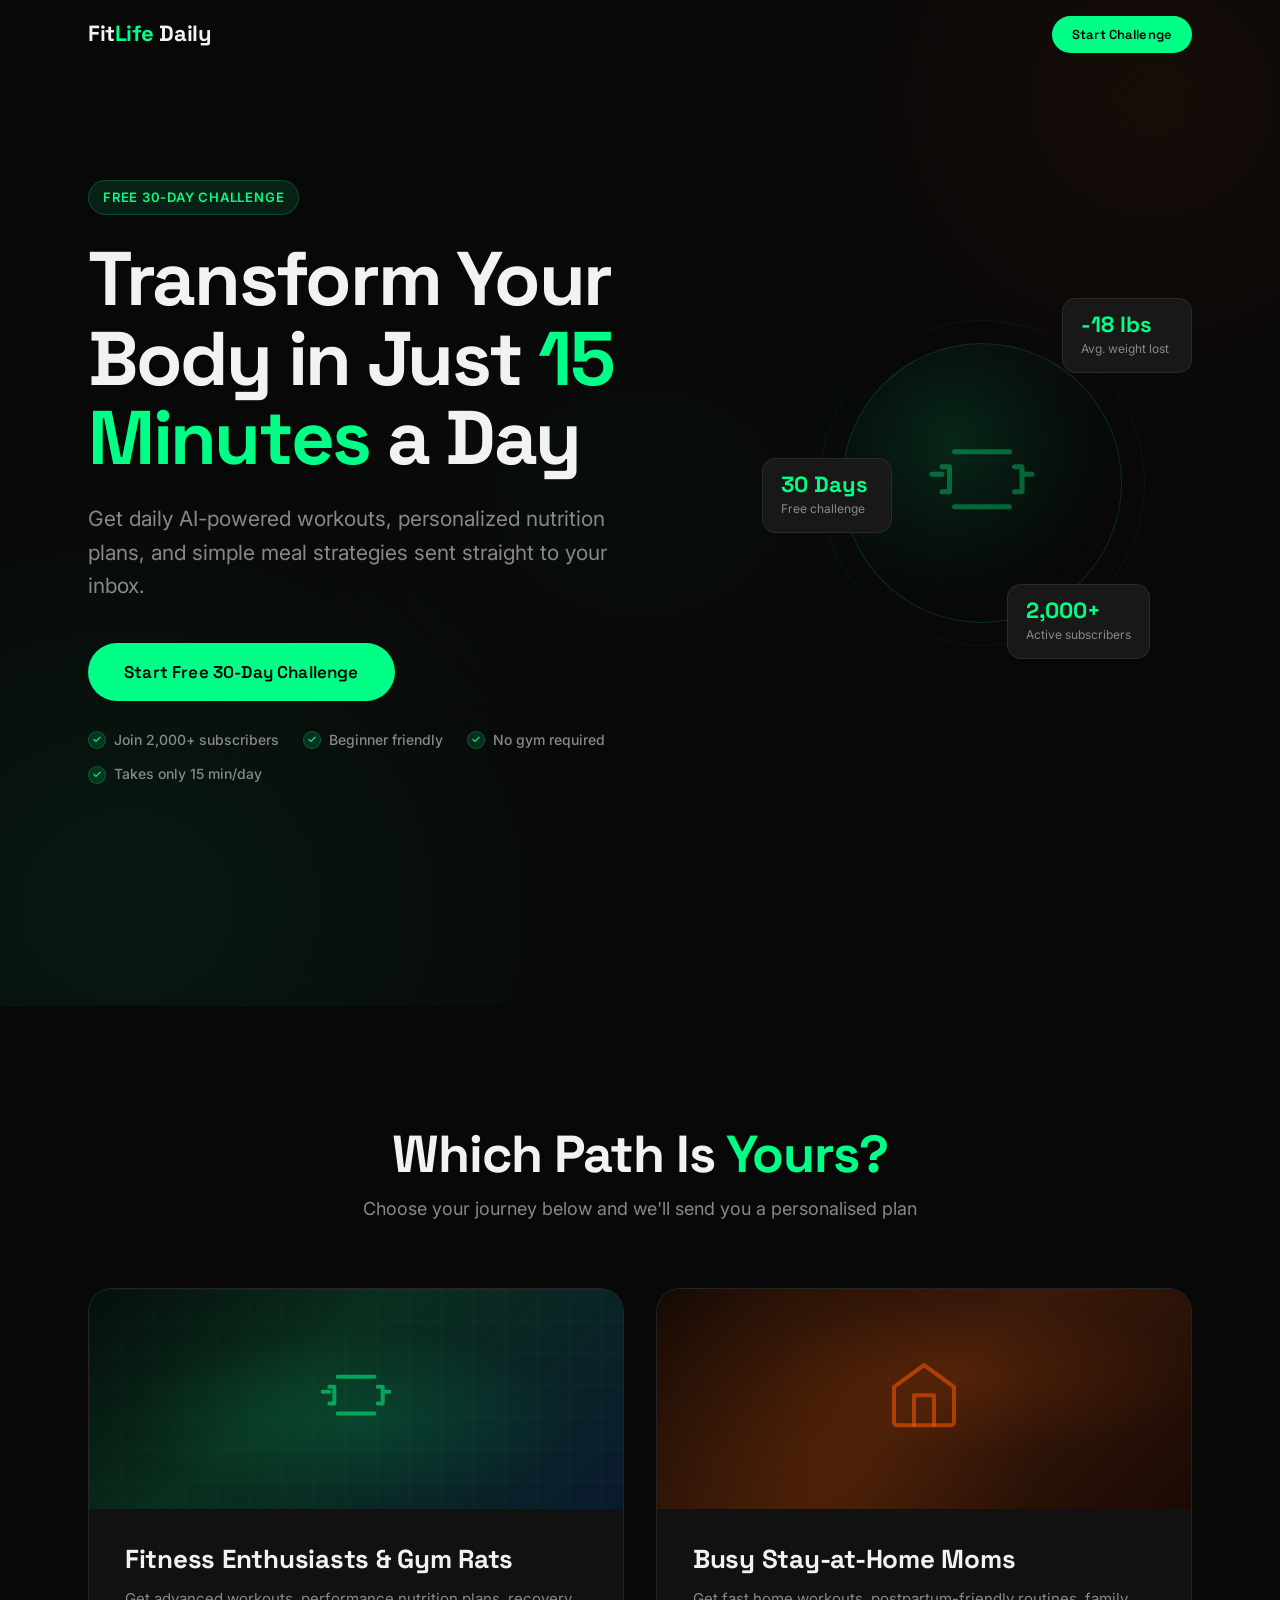
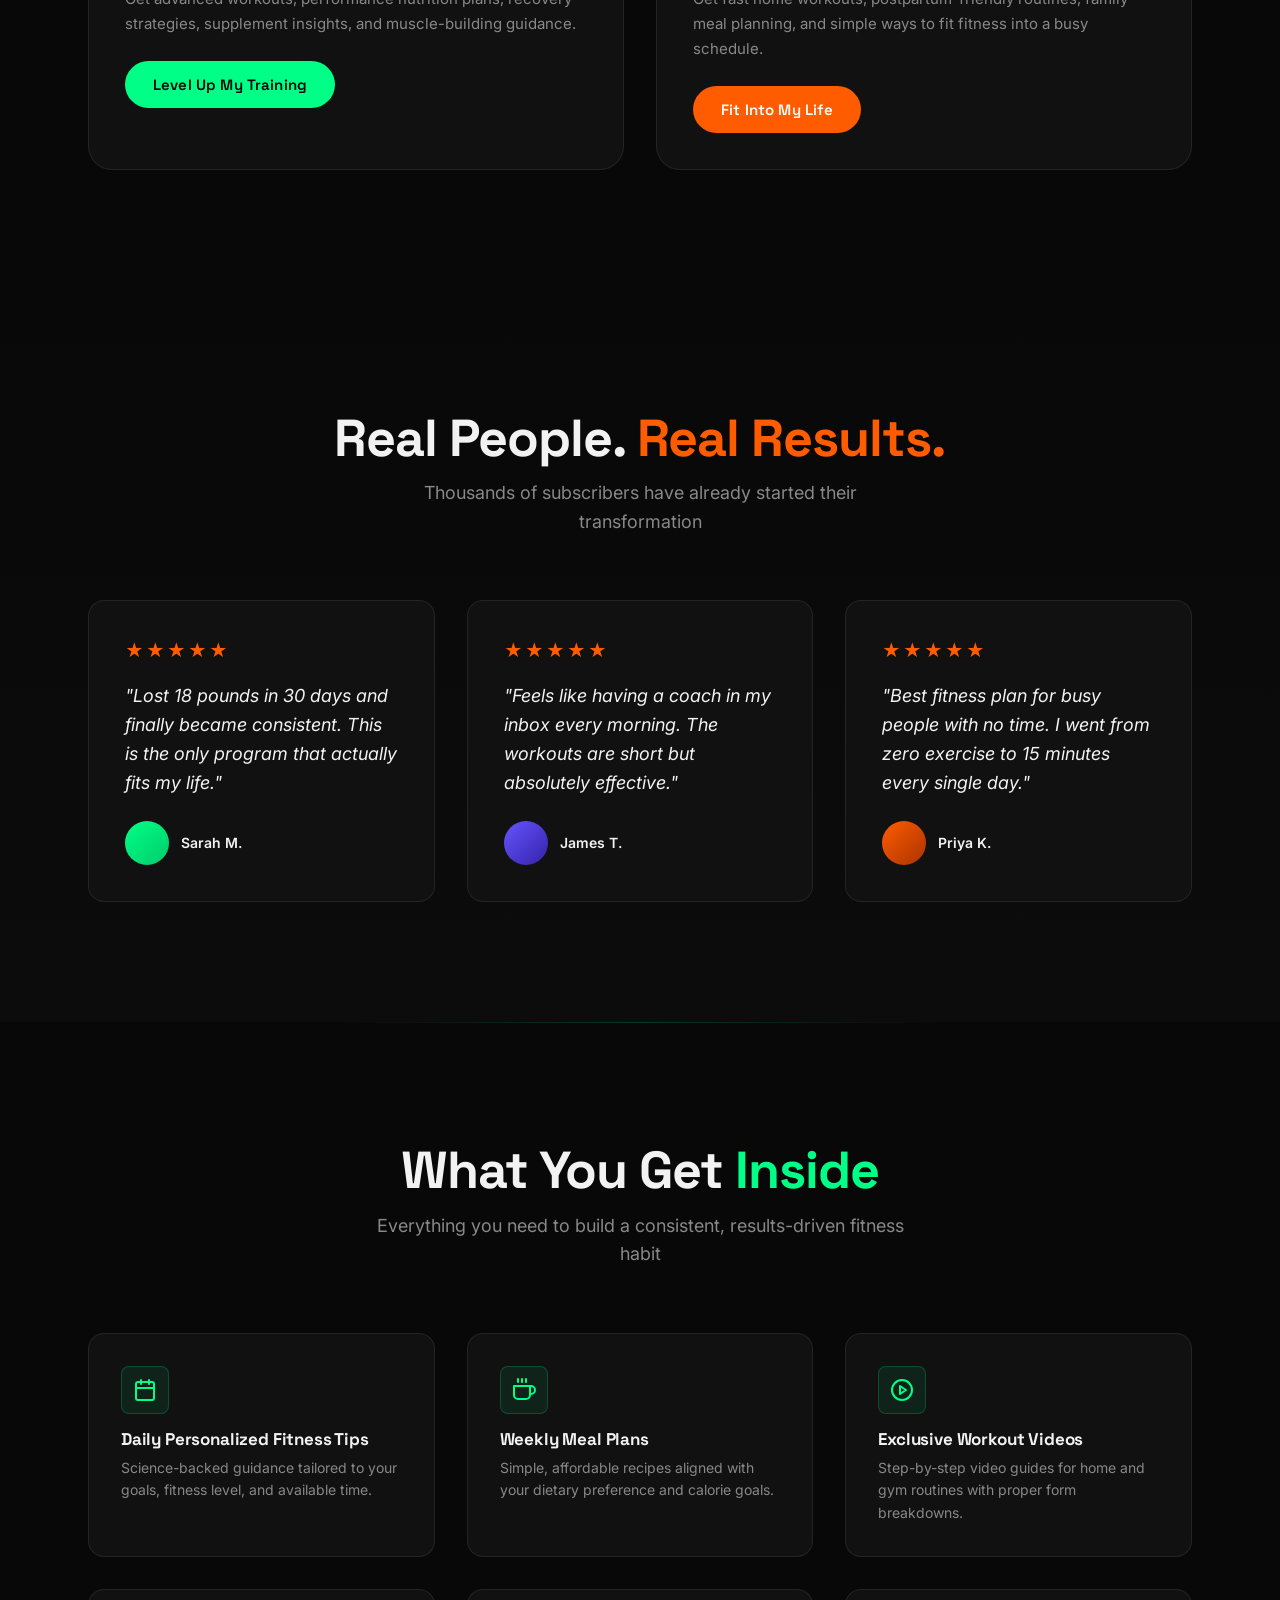
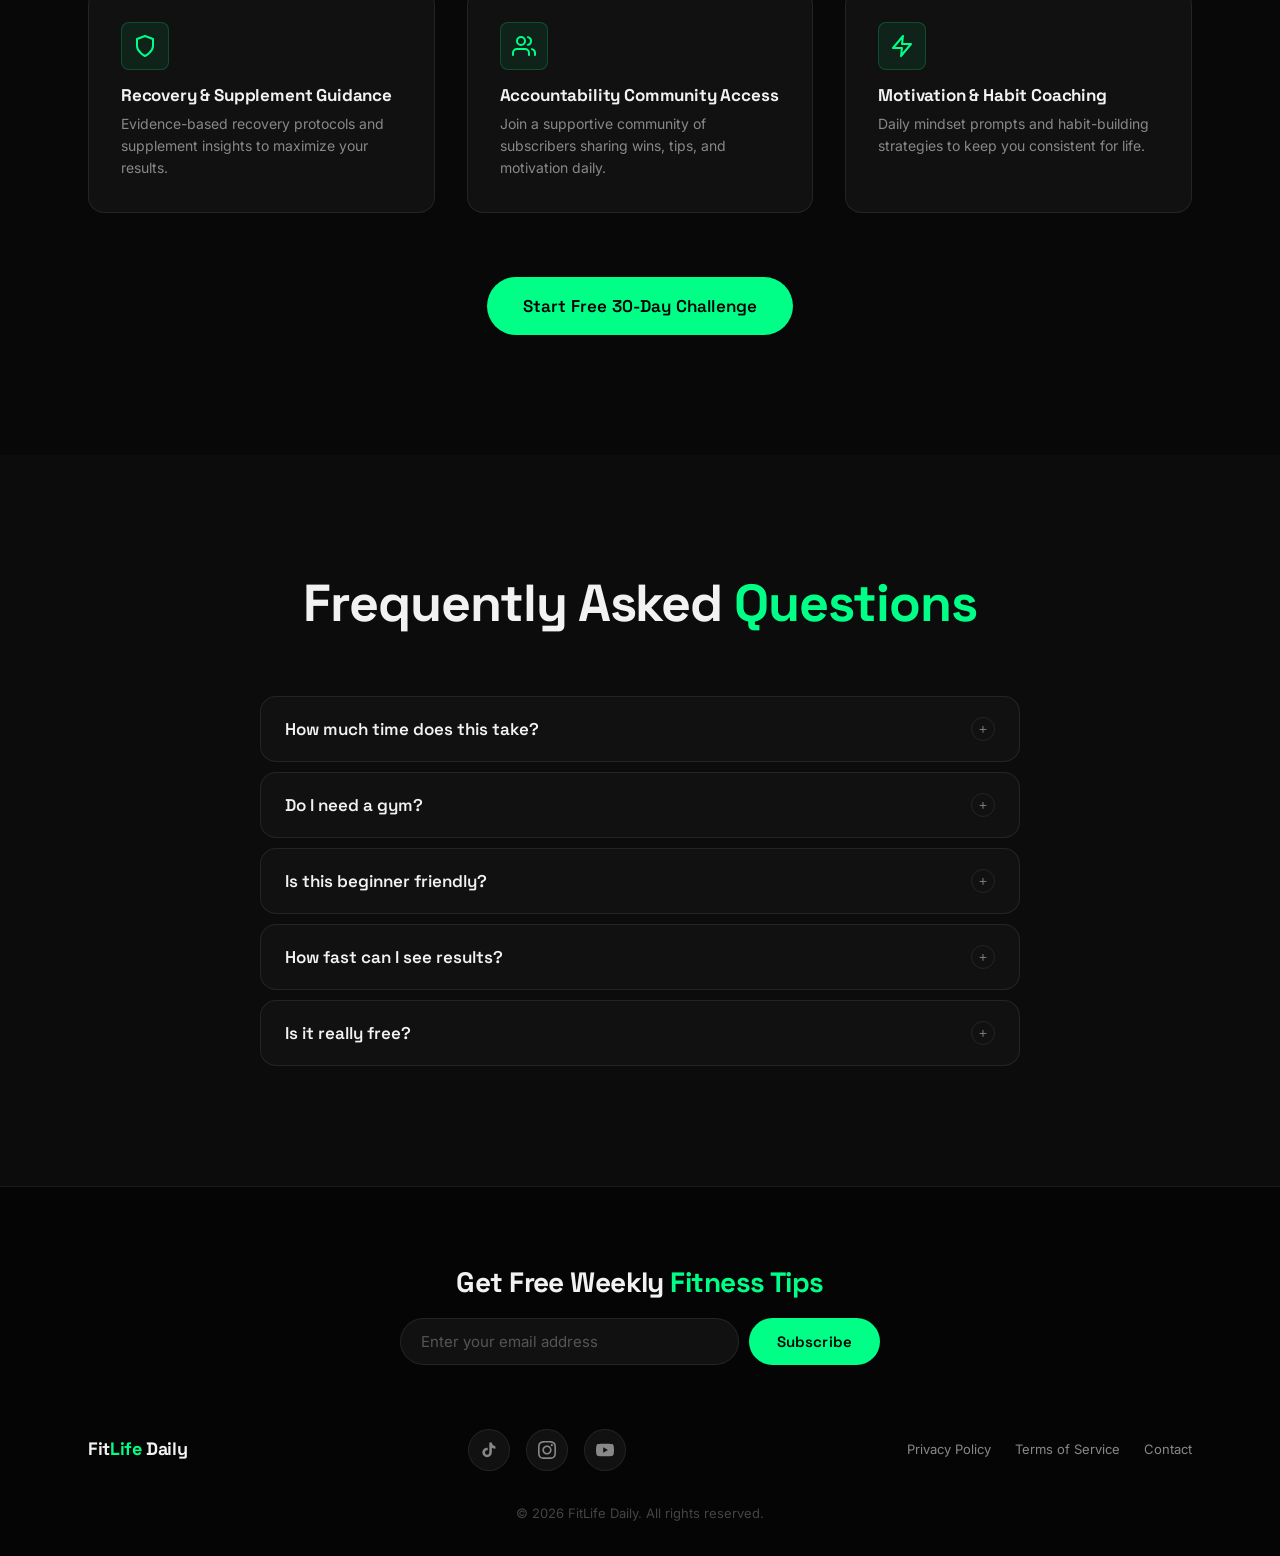
==== work/fitlife/index.html @ 8088c26c "Northlight Studio pitch site — portfolio, brand-file samples, pricing" ====
<!DOCTYPE html>
<html lang="en">
<head>
  <meta charset="UTF-8">
  <meta name="viewport" content="width=device-width, initial-scale=1.0">
  <meta name="description" content="Transform your body in just 15 minutes a day. Join 2,000+ subscribers getting daily AI-powered workouts and personalized nutrition plans. Start your free 30-day challenge today.">
  <meta property="og:title" content="FitLife Daily | Free 30-Day Transformation Challenge">
  <meta property="og:description" content="Daily AI-powered workouts and nutrition plans. Beginner friendly. No gym required. Only 15 minutes a day.">
  <meta property="og:type" content="website">
  <title>FitLife Daily | Transform Your Body in 15 Minutes a Day</title>

  <link rel="preconnect" href="https://fonts.googleapis.com">
  <link rel="preconnect" href="https://fonts.gstatic.com" crossorigin>
  <link href="https://fonts.googleapis.com/css2?family=Space+Grotesk:wght@400;500;600;700;800&family=Inter:wght@400;500;600&display=swap" rel="stylesheet">
  <link rel="stylesheet" href="style.css">
</head>
<body>

  <!-- ============================================================
       NAVBAR
       ============================================================ -->
  <nav id="navbar">
    <div class="nav-inner">
      <div class="nav-logo">Fit<span>Life</span> Daily</div>
      <button class="btn btn-green btn-sm" data-modal-trigger>Start Challenge</button>
    </div>
  </nav>

  <main>

    <!-- ============================================================
         HERO
         ============================================================ -->
    <section id="hero">
      <div class="container">
        <div class="hero-grid">

          <!-- Left: Content -->
          <div class="hero-content" data-animate>
            <div class="hero-badge">Free 30-Day Challenge</div>
            <h1 class="hero-heading">
              Transform Your Body in Just
              <span class="text-green">15 Minutes</span> a Day
            </h1>
            <p class="hero-sub">
              Get daily AI-powered workouts, personalized nutrition plans, and
              simple meal strategies sent straight to your inbox.
            </p>
            <button class="btn btn-green btn-lg pulse" data-modal-trigger>
              Start Free 30-Day Challenge
            </button>
            <div class="trust-signals">
              <div class="trust-item">
                <span class="check">&#10003;</span>
                Join 2,000+ subscribers
              </div>
              <div class="trust-item">
                <span class="check">&#10003;</span>
                Beginner friendly
              </div>
              <div class="trust-item">
                <span class="check">&#10003;</span>
                No gym required
              </div>
              <div class="trust-item">
                <span class="check">&#10003;</span>
                Takes only 15 min/day
              </div>
            </div>
          </div>

          <!-- Right: Visual -->
          <div class="hero-visual" aria-hidden="true">
            <div class="hero-orb"></div>

            <!-- Gym icon in the orb -->
            <div style="position:absolute;top:50%;left:50%;transform:translate(-50%,-50%);z-index:1;opacity:0.35">
              <svg width="120" height="120" viewBox="0 0 24 24" fill="none" stroke="#00FF87" stroke-width="1" stroke-linecap="round" stroke-linejoin="round">
                <path d="M6.5 6.5h11M6.5 17.5h11M4 9.5h1.5v5H4M18.5 9.5H20v5h-1.5M2 11h2M20 11h2"/>
              </svg>
            </div>

            <div class="stat-card stat-card--1">
              <span class="stat-number">-18 lbs</span>
              <span class="stat-label">Avg. weight lost</span>
            </div>
            <div class="stat-card stat-card--2">
              <span class="stat-number">30 Days</span>
              <span class="stat-label">Free challenge</span>
            </div>
            <div class="stat-card stat-card--3">
              <span class="stat-number">2,000+</span>
              <span class="stat-label">Active subscribers</span>
            </div>
          </div>

        </div>
      </div>
    </section>

    <!-- ============================================================
         SEGMENTATION — WHICH PATH IS YOURS?
         ============================================================ -->
    <section id="paths">
      <div class="container">
        <div class="section-header" data-animate>
          <h2 class="section-title">Which Path Is <span class="text-green">Yours?</span></h2>
          <p class="section-subtitle">Choose your journey below and we'll send you a personalised plan</p>
        </div>

        <div class="segment-grid">

          <!-- Card 1: Fitness Enthusiasts -->
          <div class="segment-card segment-card--green" data-segment="fitness-enthusiast" data-animate data-delay="100" role="button" tabindex="0" aria-label="Choose: Fitness Enthusiasts and Gym Rats">
            <div class="segment-card__visual segment-card__visual--gym">
              <div class="segment-icon">
                <svg width="80" height="80" viewBox="0 0 24 24" fill="none" stroke="rgba(0,255,135,0.6)" stroke-width="1.2" stroke-linecap="round" stroke-linejoin="round">
                  <path d="M6.5 6.5h11M6.5 17.5h11M4 9.5h1.5v5H4M18.5 9.5H20v5h-1.5M2 11h2M20 11h2"/>
                </svg>
              </div>
            </div>
            <div class="segment-card__content">
              <h3>Fitness Enthusiasts &amp; Gym Rats</h3>
              <p>
                Get advanced workouts, performance nutrition plans, recovery strategies,
                supplement insights, and muscle-building guidance.
              </p>
              <button class="btn btn-green" tabindex="-1">Level Up My Training</button>
            </div>
          </div>

          <!-- Card 2: Stay-at-Home Moms -->
          <div class="segment-card segment-card--orange" data-segment="stay-at-home-mom" data-animate data-delay="200" role="button" tabindex="0" aria-label="Choose: Busy Stay-at-Home Moms">
            <div class="segment-card__visual segment-card__visual--home">
              <div class="segment-icon">
                <svg width="80" height="80" viewBox="0 0 24 24" fill="none" stroke="rgba(255,92,0,0.6)" stroke-width="1.2" stroke-linecap="round" stroke-linejoin="round">
                  <path d="M3 9.5L12 3l9 6.5V20a1 1 0 01-1 1H4a1 1 0 01-1-1V9.5z"/>
                  <path d="M9 21V12h6v9"/>
                </svg>
              </div>
            </div>
            <div class="segment-card__content">
              <h3>Busy Stay-at-Home Moms</h3>
              <p>
                Get fast home workouts, postpartum-friendly routines, family meal
                planning, and simple ways to fit fitness into a busy schedule.
              </p>
              <button class="btn btn-orange" tabindex="-1">Fit Into My Life</button>
            </div>
          </div>

        </div>
      </div>
    </section>

    <!-- ============================================================
         SOCIAL PROOF — TESTIMONIALS
         ============================================================ -->
    <section id="testimonials">
      <div class="container">
        <div class="section-header" data-animate>
          <h2 class="section-title">Real People. <span class="text-orange">Real Results.</span></h2>
          <p class="section-subtitle">Thousands of subscribers have already started their transformation</p>
        </div>

        <div class="testimonials-grid">

          <div class="testimonial-card" data-animate data-delay="100">
            <div class="stars">&#9733;&#9733;&#9733;&#9733;&#9733;</div>
            <p>Lost 18 pounds in 30 days and finally became consistent. This is the only program that actually fits my life.</p>
            <div class="testimonial-author">
              <div class="avatar avatar--1"></div>
              <span>Sarah M.</span>
            </div>
          </div>

          <div class="testimonial-card" data-animate data-delay="200">
            <div class="stars">&#9733;&#9733;&#9733;&#9733;&#9733;</div>
            <p>Feels like having a coach in my inbox every morning. The workouts are short but absolutely effective.</p>
            <div class="testimonial-author">
              <div class="avatar avatar--2"></div>
              <span>James T.</span>
            </div>
          </div>

          <div class="testimonial-card" data-animate data-delay="300">
            <div class="stars">&#9733;&#9733;&#9733;&#9733;&#9733;</div>
            <p>Best fitness plan for busy people with no time. I went from zero exercise to 15 minutes every single day.</p>
            <div class="testimonial-author">
              <div class="avatar avatar--3"></div>
              <span>Priya K.</span>
            </div>
          </div>

        </div>
      </div>
    </section>

    <!-- ============================================================
         WHAT YOU GET
         ============================================================ -->
    <section id="benefits">
      <div class="container">
        <div class="section-header" data-animate>
          <h2 class="section-title">What You Get <span class="text-green">Inside</span></h2>
          <p class="section-subtitle">Everything you need to build a consistent, results-driven fitness habit</p>
        </div>

        <div class="benefits-grid">

          <div class="benefit-item" data-animate data-delay="0">
            <div class="benefit-icon">
              <svg width="24" height="24" viewBox="0 0 24 24" fill="none" stroke="currentColor" stroke-width="2" stroke-linecap="round" stroke-linejoin="round">
                <rect x="3" y="4" width="18" height="18" rx="2"/><line x1="16" y1="2" x2="16" y2="6"/><line x1="8" y1="2" x2="8" y2="6"/><line x1="3" y1="10" x2="21" y2="10"/>
              </svg>
            </div>
            <h3>Daily Personalized Fitness Tips</h3>
            <p>Science-backed guidance tailored to your goals, fitness level, and available time.</p>
          </div>

          <div class="benefit-item" data-animate data-delay="80">
            <div class="benefit-icon">
              <svg width="24" height="24" viewBox="0 0 24 24" fill="none" stroke="currentColor" stroke-width="2" stroke-linecap="round" stroke-linejoin="round">
                <path d="M18 8h1a4 4 0 010 8h-1"/><path d="M2 8h16v9a4 4 0 01-4 4H6a4 4 0 01-4-4V8z"/><line x1="6" y1="1" x2="6" y2="4"/><line x1="10" y1="1" x2="10" y2="4"/><line x1="14" y1="1" x2="14" y2="4"/>
              </svg>
            </div>
            <h3>Weekly Meal Plans</h3>
            <p>Simple, affordable recipes aligned with your dietary preference and calorie goals.</p>
          </div>

          <div class="benefit-item" data-animate data-delay="160">
            <div class="benefit-icon">
              <svg width="24" height="24" viewBox="0 0 24 24" fill="none" stroke="currentColor" stroke-width="2" stroke-linecap="round" stroke-linejoin="round">
                <circle cx="12" cy="12" r="10"/><polygon points="10 8 16 12 10 16 10 8"/>
              </svg>
            </div>
            <h3>Exclusive Workout Videos</h3>
            <p>Step-by-step video guides for home and gym routines with proper form breakdowns.</p>
          </div>

          <div class="benefit-item" data-animate data-delay="240">
            <div class="benefit-icon">
              <svg width="24" height="24" viewBox="0 0 24 24" fill="none" stroke="currentColor" stroke-width="2" stroke-linecap="round" stroke-linejoin="round">
                <path d="M12 22s8-4 8-10V5l-8-3-8 3v7c0 6 8 10 8 10z"/>
              </svg>
            </div>
            <h3>Recovery &amp; Supplement Guidance</h3>
            <p>Evidence-based recovery protocols and supplement insights to maximize your results.</p>
          </div>

          <div class="benefit-item" data-animate data-delay="320">
            <div class="benefit-icon">
              <svg width="24" height="24" viewBox="0 0 24 24" fill="none" stroke="currentColor" stroke-width="2" stroke-linecap="round" stroke-linejoin="round">
                <path d="M17 21v-2a4 4 0 00-4-4H5a4 4 0 00-4 4v2"/><circle cx="9" cy="7" r="4"/><path d="M23 21v-2a4 4 0 00-3-3.87"/><path d="M16 3.13a4 4 0 010 7.75"/>
              </svg>
            </div>
            <h3>Accountability Community Access</h3>
            <p>Join a supportive community of subscribers sharing wins, tips, and motivation daily.</p>
          </div>

          <div class="benefit-item" data-animate data-delay="400">
            <div class="benefit-icon">
              <svg width="24" height="24" viewBox="0 0 24 24" fill="none" stroke="currentColor" stroke-width="2" stroke-linecap="round" stroke-linejoin="round">
                <polygon points="13 2 3 14 12 14 11 22 21 10 12 10 13 2"/>
              </svg>
            </div>
            <h3>Motivation &amp; Habit Coaching</h3>
            <p>Daily mindset prompts and habit-building strategies to keep you consistent for life.</p>
          </div>

        </div>

        <div class="text-center" data-animate>
          <button class="btn btn-green btn-lg pulse" data-modal-trigger>Start Free 30-Day Challenge</button>
        </div>

      </div>
    </section>

    <!-- ============================================================
         FAQ
         ============================================================ -->
    <section id="faq">
      <div class="container">
        <div class="section-header" data-animate>
          <h2 class="section-title">Frequently Asked <span class="text-green">Questions</span></h2>
        </div>

        <div class="faq-list" data-animate>

          <div class="faq-item">
            <button class="faq-question" aria-expanded="false">
              How much time does this take?
              <span class="faq-icon">+</span>
            </button>
            <div class="faq-answer" role="region">
              <div class="faq-answer-inner">
                <p>Only 15 to 20 minutes per day. Every workout is designed to fit a busy schedule — no hour-long gym sessions required.</p>
              </div>
            </div>
          </div>

          <div class="faq-item">
            <button class="faq-question" aria-expanded="false">
              Do I need a gym?
              <span class="faq-icon">+</span>
            </button>
            <div class="faq-answer" role="region">
              <div class="faq-answer-inner">
                <p>Absolutely not. Every plan includes both home and gym options. All home workouts use bodyweight or minimal equipment you likely already own.</p>
              </div>
            </div>
          </div>

          <div class="faq-item">
            <button class="faq-question" aria-expanded="false">
              Is this beginner friendly?
              <span class="faq-icon">+</span>
            </button>
            <div class="faq-answer" role="region">
              <div class="faq-answer-inner">
                <p>Yes — plans are personalised to your current fitness level. Whether you're brand new to exercise or an experienced athlete, there's a path built for you.</p>
              </div>
            </div>
          </div>

          <div class="faq-item">
            <button class="faq-question" aria-expanded="false">
              How fast can I see results?
              <span class="faq-icon">+</span>
            </button>
            <div class="faq-answer" role="region">
              <div class="faq-answer-inner">
                <p>Many subscribers feel more energy and improved mood within the first week. Visible physical results typically appear within 2–4 weeks with consistent effort.</p>
              </div>
            </div>
          </div>

          <div class="faq-item">
            <button class="faq-question" aria-expanded="false">
              Is it really free?
              <span class="faq-icon">+</span>
            </button>
            <div class="faq-answer" role="region">
              <div class="faq-answer-inner">
                <p>Yes. The 30-day challenge is 100% free. You'll get daily emails with workouts, nutrition tips, and coaching — no credit card required.</p>
              </div>
            </div>
          </div>

        </div>
      </div>
    </section>

  </main>

  <!-- ============================================================
       FOOTER
       ============================================================ -->
  <footer>
    <div class="container">

      <div class="footer-capture" data-animate>
        <h3>Get Free Weekly <span class="text-green">Fitness Tips</span></h3>
        <form class="footer-form" id="footer-form" novalidate>
          <input type="email" id="footer-email" name="email" placeholder="Enter your email address" required>
          <button type="submit" class="btn btn-green">Subscribe</button>
        </form>
        <p id="footer-success" style="display:none;color:var(--green);margin-top:12px;font-size:14px;font-weight:600;">
          You're subscribed! Check your inbox.
        </p>
      </div>

      <div class="footer-bottom">

        <div class="nav-logo" style="font-size:18px;">Fit<span>Life</span> Daily</div>

        <div class="footer-social">
          <!-- TikTok -->
          <a href="#" class="social-link" aria-label="TikTok">
            <svg width="18" height="18" viewBox="0 0 24 24" fill="currentColor">
              <path d="M19.59 6.69a4.83 4.83 0 01-3.77-4.25V2h-3.45v13.67a2.89 2.89 0 01-2.88 2.5 2.89 2.89 0 01-2.89-2.89 2.89 2.89 0 012.89-2.89c.28 0 .54.04.79.1V9.01a6.31 6.31 0 00-.79-.05 6.34 6.34 0 00-6.34 6.34 6.34 6.34 0 006.34 6.34 6.34 6.34 0 006.33-6.34V8.94a8.16 8.16 0 004.77 1.53V7.01a4.85 4.85 0 01-1-.32z"/>
            </svg>
          </a>
          <!-- Instagram -->
          <a href="#" class="social-link" aria-label="Instagram">
            <svg width="18" height="18" viewBox="0 0 24 24" fill="currentColor">
              <path d="M12 2.163c3.204 0 3.584.012 4.85.07 3.252.148 4.771 1.691 4.919 4.919.058 1.265.069 1.645.069 4.849 0 3.205-.012 3.584-.069 4.849-.149 3.225-1.664 4.771-4.919 4.919-1.266.058-1.644.07-4.85.07-3.204 0-3.584-.012-4.849-.07-3.26-.149-4.771-1.699-4.919-4.92-.058-1.265-.07-1.644-.07-4.849 0-3.204.013-3.583.07-4.849.149-3.227 1.664-4.771 4.919-4.919 1.266-.057 1.645-.069 4.849-.069zm0-2.163c-3.259 0-3.667.014-4.947.072-4.358.2-6.78 2.618-6.98 6.98-.059 1.281-.073 1.689-.073 4.948 0 3.259.014 3.668.072 4.948.2 4.358 2.618 6.78 6.98 6.98 1.281.058 1.689.072 4.948.072 3.259 0 3.668-.014 4.948-.072 4.354-.2 6.782-2.618 6.979-6.98.059-1.28.073-1.689.073-4.948 0-3.259-.014-3.667-.072-4.947-.196-4.354-2.617-6.78-6.979-6.98-1.281-.059-1.69-.073-4.949-.073zm0 5.838c-3.403 0-6.162 2.759-6.162 6.162s2.759 6.163 6.162 6.163 6.162-2.759 6.162-6.163c0-3.403-2.759-6.162-6.162-6.162zm0 10.162c-2.209 0-4-1.79-4-4 0-2.209 1.791-4 4-4s4 1.791 4 4c0 2.21-1.791 4-4 4zm6.406-11.845c-.796 0-1.441.645-1.441 1.44s.645 1.44 1.441 1.44c.795 0 1.439-.645 1.439-1.44s-.644-1.44-1.439-1.44z"/>
            </svg>
          </a>
          <!-- YouTube -->
          <a href="#" class="social-link" aria-label="YouTube">
            <svg width="18" height="18" viewBox="0 0 24 24" fill="currentColor">
              <path d="M23.495 6.205a3.007 3.007 0 00-2.088-2.088c-1.87-.501-9.396-.501-9.396-.501s-7.507-.01-9.396.501A3.007 3.007 0 00.527 6.205a31.247 31.247 0 00-.522 5.805 31.247 31.247 0 00.522 5.783 3.007 3.007 0 002.088 2.088c1.868.502 9.396.502 9.396.502s7.506 0 9.396-.502a3.007 3.007 0 002.088-2.088 31.247 31.247 0 00.5-5.783 31.247 31.247 0 00-.5-5.805zM9.609 15.601V8.408l6.264 3.602z"/>
            </svg>
          </a>
        </div>

        <div class="footer-legal">
          <a href="#">Privacy Policy</a>
          <a href="#">Terms of Service</a>
          <a href="#">Contact</a>
        </div>

      </div>

      <p class="footer-copy" style="text-align:center;margin-top:32px;">&copy; 2026 FitLife Daily. All rights reserved.</p>

    </div>
  </footer>

  <!-- ============================================================
       MODAL
       ============================================================ -->
  <div id="modal-overlay" role="dialog" aria-modal="true" aria-labelledby="modal-title" aria-hidden="true">
    <div id="modal">
      <button id="modal-close" aria-label="Close modal">&times;</button>

      <!-- Form state -->
      <div id="modal-form-wrap">
        <div class="modal-segment-badge green" id="modal-badge">Fitness Enthusiast</div>
        <h2 id="modal-title">Claim Your Free 30-Day Plan</h2>
        <p class="modal-sub">Join 2,000+ subscribers getting daily fitness and nutrition guidance — personalised to your goals.</p>

        <form id="signup-form" novalidate>
          <input type="hidden" id="segment-field" name="segment" value="general">

          <div class="form-group">
            <label for="first-name">First Name</label>
            <input type="text" id="first-name" name="first_name" placeholder="Your first name" required autocomplete="given-name">
          </div>

          <div class="form-group">
            <label for="email">Email Address</label>
            <input type="email" id="email" name="email" placeholder="your@email.com" required autocomplete="email">
          </div>

          <div class="form-group">
            <label for="goal">Main Goal</label>
            <select id="goal" name="goal">
              <option value="">Select your goal</option>
              <option value="fat-loss">Fat Loss</option>
              <option value="tone">Tone &amp; Tighten</option>
              <option value="muscle-gain">Muscle Gain</option>
              <option value="energy">More Energy</option>
            </select>
          </div>

          <div class="form-group">
            <label for="fitness-level">Current Fitness Level</label>
            <select id="fitness-level" name="fitness_level">
              <option value="">Select your level</option>
              <option value="beginner">Beginner</option>
              <option value="intermediate">Intermediate</option>
              <option value="advanced">Advanced</option>
            </select>
          </div>

          <div class="form-group">
            <label for="diet">Dietary Preference</label>
            <select id="diet" name="dietary_preference">
              <option value="">Select preference</option>
              <option value="none">No preference</option>
              <option value="high-protein">High Protein</option>
              <option value="keto">Keto</option>
              <option value="vegan">Vegan</option>
              <option value="other">Other</option>
            </select>
          </div>

          <div id="form-error" class="form-error" style="display:none"></div>

          <button type="submit" class="btn btn-green btn-lg btn-full" id="submit-btn">
            Claim My Free 30-Day Plan &rarr;
          </button>
        </form>
      </div>

      <!-- Success state -->
      <div id="modal-success" style="display:none">
        <div class="success-icon">&#127881;</div>
        <h2>You're In!</h2>
        <p>Check your inbox for your personalised 30-day plan. Your transformation starts now — let's go!</p>
      </div>

    </div>
  </div>

  <!-- ============================================================
       STICKY MOBILE CTA
       ============================================================ -->
  <div id="sticky-cta" aria-hidden="true">
    <button class="btn btn-green btn-full" data-modal-trigger>
      Start Free 30-Day Challenge
    </button>
  </div>

  <script src="script.js"></script>
</body>
</html>
---- work/fitlife/style.css ----
/* ============================================================
   DESIGN TOKENS
   ============================================================ */
:root {
  --bg-base:     #080808;
  --bg-card:     #111111;
  --bg-elevated: #1a1a1a;
  --text-primary: #f2f2f2;
  --text-muted:  #888888;
  --green:       #00FF87;
  --green-dim:   #00cc6a;
  --orange:      #FF5C00;
  --orange-dim:  #cc4900;
  --border:      rgba(255, 255, 255, 0.08);
  --border-green: rgba(0, 255, 135, 0.2);
  --border-orange: rgba(255, 92, 0, 0.2);
  --glow-green:  rgba(0, 255, 135, 0.15);
  --glow-orange: rgba(255, 92, 0, 0.15);
  --shadow-card: 0 4px 32px rgba(0, 0, 0, 0.5);

  --font-heading: 'Space Grotesk', sans-serif;
  --font-body:    'Inter', sans-serif;

  --radius-sm: 8px;
  --radius-md: 16px;
  --radius-lg: 24px;

  --section-pad: clamp(64px, 10vw, 120px);
  --container:   1200px;
  --gap:         clamp(16px, 3vw, 32px);
}

/* ============================================================
   RESET
   ============================================================ */
*, *::before, *::after { box-sizing: border-box; margin: 0; padding: 0; }
html { scroll-behavior: smooth; -webkit-font-smoothing: antialiased; }
body {
  background: var(--bg-base);
  color: var(--text-primary);
  font-family: var(--font-body);
  font-size: 16px;
  line-height: 1.6;
  overflow-x: hidden;
}
img, video { max-width: 100%; display: block; }
a { color: inherit; text-decoration: none; }
button { cursor: pointer; border: none; background: none; font-family: inherit; }
ul { list-style: none; }
input, select, textarea { font-family: inherit; }

/* ============================================================
   TYPOGRAPHY
   ============================================================ */
h1, h2, h3, h4 { font-family: var(--font-heading); line-height: 1.1; font-weight: 700; }

.text-green  { color: var(--green); }
.text-orange { color: var(--orange); }
.text-muted  { color: var(--text-muted); }
.text-center { text-align: center; }

/* ============================================================
   LAYOUT
   ============================================================ */
.container {
  max-width: var(--container);
  margin: 0 auto;
  padding: 0 clamp(16px, 5vw, 48px);
}

section { padding: var(--section-pad) 0; }

.section-header {
  text-align: center;
  margin-bottom: clamp(40px, 6vw, 64px);
}
.section-title {
  font-size: clamp(32px, 5vw, 52px);
  margin-bottom: 12px;
  letter-spacing: -0.02em;
}
.section-subtitle {
  color: var(--text-muted);
  font-size: clamp(16px, 2vw, 18px);
  max-width: 560px;
  margin: 0 auto;
}

/* ============================================================
   BUTTONS
   ============================================================ */
.btn {
  display: inline-flex;
  align-items: center;
  justify-content: center;
  gap: 8px;
  padding: 14px 28px;
  border-radius: 50px;
  font-family: var(--font-heading);
  font-weight: 600;
  font-size: 15px;
  letter-spacing: 0.01em;
  transition: transform 0.2s ease, box-shadow 0.2s ease, background 0.2s ease;
  white-space: nowrap;
}
.btn:hover  { transform: translateY(-2px); }
.btn:active { transform: translateY(0); }

.btn-green {
  background: var(--green);
  color: #000;
}
.btn-green:hover {
  background: #1affa0;
  box-shadow: 0 0 30px rgba(0, 255, 135, 0.4);
}

.btn-orange {
  background: var(--orange);
  color: #fff;
}
.btn-orange:hover {
  background: #ff7a2e;
  box-shadow: 0 0 30px rgba(255, 92, 0, 0.4);
}

.btn-outline {
  background: transparent;
  color: var(--green);
  border: 1px solid var(--green);
}
.btn-outline:hover {
  background: var(--glow-green);
  box-shadow: 0 0 20px var(--glow-green);
}

.btn-sm  { padding: 10px 20px; font-size: 13px; }
.btn-lg  { padding: 18px 36px; font-size: 17px; }
.btn-full { width: 100%; }

@keyframes pulse {
  0%, 100% { box-shadow: 0 0 0 0 rgba(0, 255, 135, 0.5); }
  50%       { box-shadow: 0 0 0 14px rgba(0, 255, 135, 0); }
}
.pulse { animation: pulse 2.5s ease-in-out infinite; }

/* ============================================================
   SCROLL ANIMATIONS
   ============================================================ */
[data-animate] {
  opacity: 0;
  transform: translateY(28px);
  transition: opacity 0.65s ease, transform 0.65s ease;
  transition-delay: var(--anim-delay, 0ms);
}
[data-animate].visible {
  opacity: 1;
  transform: translateY(0);
}

/* ============================================================
   NAVBAR
   ============================================================ */
#navbar {
  position: fixed;
  top: 0;
  left: 0;
  right: 0;
  z-index: 100;
  transition: background 0.3s ease, backdrop-filter 0.3s ease, border-color 0.3s ease;
  border-bottom: 1px solid transparent;
}
#navbar.scrolled {
  background: rgba(8, 8, 8, 0.92);
  backdrop-filter: blur(16px);
  border-color: var(--border);
}
.nav-inner {
  display: flex;
  align-items: center;
  justify-content: space-between;
  height: 68px;
  max-width: var(--container);
  margin: 0 auto;
  padding: 0 clamp(16px, 5vw, 48px);
}
.nav-logo {
  font-family: var(--font-heading);
  font-weight: 800;
  font-size: 22px;
  letter-spacing: -0.02em;
}
.nav-logo span { color: var(--green); }

/* ============================================================
   HERO
   ============================================================ */
#hero {
  position: relative;
  min-height: 100vh;
  display: flex;
  align-items: center;
  padding-top: 80px;
  overflow: hidden;
}

#hero::before {
  content: '';
  position: absolute;
  inset: 0;
  background:
    radial-gradient(ellipse 70% 80% at 10% 90%, rgba(0, 255, 135, 0.07) 0%, transparent 55%),
    radial-gradient(ellipse 50% 60% at 90% 10%, rgba(255, 92, 0, 0.06) 0%, transparent 55%),
    radial-gradient(ellipse 40% 40% at 50% 50%, rgba(0, 255, 135, 0.025) 0%, transparent 70%);
  animation: heroAmbient 12s ease-in-out infinite alternate;
  pointer-events: none;
}
@keyframes heroAmbient {
  from { opacity: 0.6; transform: scale(1); }
  to   { opacity: 1;   transform: scale(1.04); }
}

.hero-grid {
  display: grid;
  grid-template-columns: 1fr;
  gap: 48px;
  align-items: center;
  padding: clamp(40px, 8vw, 100px) 0;
}

.hero-badge {
  display: inline-block;
  background: rgba(0, 255, 135, 0.1);
  border: 1px solid var(--border-green);
  color: var(--green);
  font-size: 13px;
  font-weight: 600;
  letter-spacing: 0.06em;
  text-transform: uppercase;
  padding: 6px 14px;
  border-radius: 50px;
  margin-bottom: 24px;
}

.hero-heading {
  font-size: clamp(40px, 7vw, 76px);
  line-height: 1.05;
  letter-spacing: -0.03em;
  margin-bottom: 24px;
}

.hero-sub {
  font-size: clamp(17px, 2.5vw, 21px);
  color: var(--text-muted);
  max-width: 560px;
  margin-bottom: 40px;
  line-height: 1.6;
}

.trust-signals {
  display: flex;
  flex-wrap: wrap;
  gap: 12px 24px;
  margin-top: 28px;
}
.trust-item {
  display: flex;
  align-items: center;
  gap: 8px;
  font-size: 14px;
  color: var(--text-muted);
  font-weight: 500;
}
.trust-item .check {
  width: 18px;
  height: 18px;
  background: var(--glow-green);
  border: 1px solid var(--border-green);
  border-radius: 50%;
  display: flex;
  align-items: center;
  justify-content: center;
  color: var(--green);
  font-size: 11px;
  flex-shrink: 0;
}

/* Hero visual */
.hero-visual {
  position: relative;
  width: 420px;
  height: 420px;
  margin: 0 auto;
}
.hero-orb {
  position: absolute;
  top: 50%;
  left: 50%;
  transform: translate(-50%, -50%);
  width: 280px;
  height: 280px;
  border-radius: 50%;
  background: radial-gradient(circle at 40% 35%,
    rgba(0, 255, 135, 0.12) 0%,
    rgba(0, 255, 135, 0.04) 40%,
    transparent 70%);
  border: 1px solid rgba(0, 255, 135, 0.15);
  animation: orbPulse 5s ease-in-out infinite;
}
.hero-orb::after {
  content: '';
  position: absolute;
  inset: -24px;
  border-radius: 50%;
  border: 1px solid rgba(0, 255, 135, 0.06);
  animation: orbPulse 5s ease-in-out infinite reverse;
}
@keyframes orbPulse {
  0%, 100% { transform: translate(-50%, -50%) scale(1); opacity: 0.7; }
  50%       { transform: translate(-50%, -50%) scale(1.06); opacity: 1; }
}

.stat-card {
  position: absolute;
  background: rgba(26, 26, 26, 0.95);
  border: 1px solid var(--border);
  border-radius: 14px;
  padding: 14px 18px;
  backdrop-filter: blur(12px);
  min-width: 130px;
}
.stat-card .stat-number {
  display: block;
  font-family: var(--font-heading);
  font-weight: 800;
  font-size: 22px;
  color: var(--green);
  line-height: 1;
  margin-bottom: 4px;
}
.stat-card .stat-label {
  display: block;
  font-size: 12px;
  color: var(--text-muted);
}
.stat-card--1 { top: 6%;  right: 0;   animation: floatA 6s ease-in-out infinite; }
.stat-card--2 { top: 44%; left: -10px; animation: floatB 7s ease-in-out infinite; }
.stat-card--3 { bottom: 8%; right: 10%; animation: floatA 5s ease-in-out infinite reverse; }

@keyframes floatA {
  0%, 100% { transform: translateY(0); }
  50%       { transform: translateY(-8px); }
}
@keyframes floatB {
  0%, 100% { transform: translateY(0); }
  50%       { transform: translateY(8px); }
}

/* ============================================================
   SEGMENTATION / PATHS
   ============================================================ */
#paths { background: var(--bg-base); }
#paths .section-subtitle { margin-bottom: 0; }

.segment-grid {
  display: grid;
  grid-template-columns: 1fr;
  gap: var(--gap);
}

.segment-card {
  background: var(--bg-card);
  border: 1px solid var(--border);
  border-radius: var(--radius-lg);
  overflow: hidden;
  cursor: pointer;
  transition: transform 0.3s ease, box-shadow 0.3s ease, border-color 0.3s ease;
}
.segment-card:hover {
  transform: translateY(-6px);
}
.segment-card--green:hover {
  border-color: var(--border-green);
  box-shadow: 0 24px 60px var(--glow-green);
}
.segment-card--orange:hover {
  border-color: var(--border-orange);
  box-shadow: 0 24px 60px var(--glow-orange);
}

.segment-card__visual {
  height: 220px;
  position: relative;
  overflow: hidden;
}
.segment-card__visual--gym {
  background:
    linear-gradient(rgba(0, 255, 135, 0.04) 1px, transparent 1px),
    linear-gradient(90deg, rgba(0, 255, 135, 0.04) 1px, transparent 1px),
    linear-gradient(135deg, #050f0a 0%, #0a2f1e 40%, #0a1a2e 100%);
  background-size: 32px 32px, 32px 32px, 100%;
}
.segment-card__visual--gym::after {
  content: '';
  position: absolute;
  inset: 0;
  background: radial-gradient(ellipse 60% 60% at 50% 60%,
    rgba(0, 255, 135, 0.12) 0%, transparent 70%);
}
.segment-card__visual--home {
  background:
    radial-gradient(circle at 30% 70%, rgba(255, 92, 0, 0.12) 0%, transparent 55%),
    linear-gradient(135deg, #140a04 0%, #3a1a0a 50%, #1a0a04 100%);
}
.segment-card__visual--home::after {
  content: '';
  position: absolute;
  inset: 0;
  background: radial-gradient(ellipse 60% 50% at 60% 40%,
    rgba(255, 92, 0, 0.1) 0%, transparent 70%);
}

.segment-icon {
  position: absolute;
  top: 50%;
  left: 50%;
  transform: translate(-50%, -50%);
  z-index: 1;
  opacity: 0.9;
}

.segment-card__content {
  padding: clamp(24px, 4vw, 36px);
}
.segment-card__content h3 {
  font-size: clamp(20px, 2.5vw, 26px);
  margin-bottom: 14px;
  letter-spacing: -0.01em;
}
.segment-card__content p {
  color: var(--text-muted);
  font-size: 15px;
  line-height: 1.65;
  margin-bottom: 24px;
}

/* ============================================================
   MODAL
   ============================================================ */
#modal-overlay {
  position: fixed;
  inset: 0;
  background: rgba(0, 0, 0, 0.85);
  backdrop-filter: blur(8px);
  z-index: 200;
  display: flex;
  align-items: center;
  justify-content: center;
  padding: 16px;
  opacity: 0;
  pointer-events: none;
  transition: opacity 0.3s ease;
}
#modal-overlay.open {
  opacity: 1;
  pointer-events: all;
}
#modal {
  background: var(--bg-elevated);
  border: 1px solid var(--border);
  border-radius: var(--radius-lg);
  width: 100%;
  max-width: 520px;
  max-height: 90vh;
  overflow-y: auto;
  padding: clamp(24px, 5vw, 48px);
  position: relative;
  transform: translateY(20px) scale(0.97);
  transition: transform 0.3s ease;
  scrollbar-width: thin;
  scrollbar-color: var(--border) transparent;
}
#modal-overlay.open #modal {
  transform: translateY(0) scale(1);
}

#modal-close {
  position: absolute;
  top: 16px;
  right: 16px;
  width: 32px;
  height: 32px;
  display: flex;
  align-items: center;
  justify-content: center;
  border-radius: 50%;
  color: var(--text-muted);
  font-size: 20px;
  transition: background 0.2s, color 0.2s;
}
#modal-close:hover {
  background: var(--bg-card);
  color: var(--text-primary);
}

.modal-segment-badge {
  display: inline-block;
  font-size: 12px;
  font-weight: 600;
  letter-spacing: 0.05em;
  text-transform: uppercase;
  padding: 4px 12px;
  border-radius: 50px;
  margin-bottom: 16px;
}
.modal-segment-badge.green { background: rgba(0,255,135,0.1); color: var(--green); border: 1px solid var(--border-green); }
.modal-segment-badge.orange { background: rgba(255,92,0,0.1); color: var(--orange); border: 1px solid var(--border-orange); }

#modal h2 {
  font-size: clamp(22px, 4vw, 30px);
  margin-bottom: 8px;
  letter-spacing: -0.02em;
}
.modal-sub {
  color: var(--text-muted);
  font-size: 15px;
  margin-bottom: 28px;
}

.form-group {
  margin-bottom: 18px;
}
.form-group label {
  display: block;
  font-size: 13px;
  font-weight: 600;
  color: var(--text-muted);
  margin-bottom: 8px;
  letter-spacing: 0.02em;
}
.form-group input,
.form-group select {
  width: 100%;
  background: var(--bg-card);
  border: 1px solid var(--border);
  border-radius: var(--radius-sm);
  color: var(--text-primary);
  padding: 12px 16px;
  font-size: 15px;
  transition: border-color 0.2s, box-shadow 0.2s;
  appearance: none;
  -webkit-appearance: none;
}
.form-group input:focus,
.form-group select:focus {
  outline: none;
  border-color: var(--green);
  box-shadow: 0 0 0 3px rgba(0, 255, 135, 0.1);
}
.form-group input::placeholder { color: #555; }

.form-group select {
  background-image: url("data:image/svg+xml,%3Csvg xmlns='http://www.w3.org/2000/svg' width='12' height='12' viewBox='0 0 12 12'%3E%3Cpath fill='%23888' d='M6 8L1 3h10z'/%3E%3C/svg%3E");
  background-repeat: no-repeat;
  background-position: right 14px center;
  padding-right: 36px;
}
.form-group select option { background: var(--bg-elevated); color: var(--text-primary); }

.form-error {
  background: rgba(255, 60, 60, 0.1);
  border: 1px solid rgba(255, 60, 60, 0.3);
  border-radius: var(--radius-sm);
  color: #ff7070;
  font-size: 14px;
  padding: 10px 14px;
  margin-bottom: 16px;
}

#modal-success {
  text-align: center;
  padding: 20px 0;
}
.success-icon {
  font-size: 56px;
  margin-bottom: 16px;
}
#modal-success h2 {
  font-size: 28px;
  margin-bottom: 12px;
}
#modal-success p {
  color: var(--text-muted);
  font-size: 16px;
}

/* ============================================================
   TESTIMONIALS
   ============================================================ */
#testimonials {
  background: linear-gradient(180deg, var(--bg-base) 0%, #0c0c0c 100%);
}
.testimonials-grid {
  display: grid;
  grid-template-columns: 1fr;
  gap: var(--gap);
}
.testimonial-card {
  background: var(--bg-card);
  border: 1px solid var(--border);
  border-radius: var(--radius-md);
  padding: clamp(24px, 4vw, 36px);
  transition: border-color 0.3s, box-shadow 0.3s;
}
.testimonial-card:hover {
  border-color: rgba(255, 92, 0, 0.2);
  box-shadow: 0 8px 32px rgba(255, 92, 0, 0.08);
}
.stars {
  color: var(--orange);
  font-size: 18px;
  letter-spacing: 2px;
  margin-bottom: 16px;
}
.testimonial-card p {
  font-size: clamp(15px, 2vw, 18px);
  line-height: 1.6;
  margin-bottom: 24px;
  font-style: italic;
}
.testimonial-card p::before { content: '"'; }
.testimonial-card p::after  { content: '"'; }
.testimonial-author {
  display: flex;
  align-items: center;
  gap: 12px;
}
.avatar {
  width: 44px;
  height: 44px;
  border-radius: 50%;
  flex-shrink: 0;
}
.avatar--1 { background: linear-gradient(135deg, var(--green), #00cc6a); }
.avatar--2 { background: linear-gradient(135deg, #6655ff, #3322aa); }
.avatar--3 { background: linear-gradient(135deg, var(--orange), #aa3300); }

.testimonial-author span {
  font-weight: 600;
  font-size: 14px;
}

/* ============================================================
   BENEFITS / WHAT YOU GET
   ============================================================ */
#benefits {
  background: var(--bg-base);
  position: relative;
}
#benefits::before {
  content: '';
  position: absolute;
  top: 0; left: 50%;
  transform: translateX(-50%);
  width: 600px;
  height: 1px;
  background: linear-gradient(90deg, transparent, var(--border-green), transparent);
}
.benefits-grid {
  display: grid;
  grid-template-columns: 1fr;
  gap: var(--gap);
  margin-bottom: clamp(40px, 6vw, 64px);
}
.benefit-item {
  background: var(--bg-card);
  border: 1px solid var(--border);
  border-radius: var(--radius-md);
  padding: clamp(24px, 4vw, 32px);
  transition: border-color 0.3s, box-shadow 0.3s, transform 0.3s;
}
.benefit-item:hover {
  border-color: var(--border-green);
  box-shadow: 0 8px 32px var(--glow-green);
  transform: translateY(-3px);
}
.benefit-icon {
  width: 48px;
  height: 48px;
  background: rgba(0, 255, 135, 0.08);
  border: 1px solid var(--border-green);
  border-radius: var(--radius-sm);
  display: flex;
  align-items: center;
  justify-content: center;
  margin-bottom: 16px;
  color: var(--green);
}
.benefit-item h3 {
  font-size: 17px;
  margin-bottom: 8px;
  letter-spacing: -0.01em;
}
.benefit-item p {
  color: var(--text-muted);
  font-size: 14px;
  line-height: 1.6;
}

/* ============================================================
   FAQ
   ============================================================ */
#faq { background: #0c0c0c; }
.faq-list {
  max-width: 760px;
  margin: 0 auto;
  display: flex;
  flex-direction: column;
  gap: 10px;
}
.faq-item {
  background: var(--bg-card);
  border: 1px solid var(--border);
  border-radius: var(--radius-md);
  overflow: hidden;
  transition: border-color 0.3s;
}
.faq-item.open { border-color: var(--border-green); }
.faq-question {
  width: 100%;
  display: flex;
  align-items: center;
  justify-content: space-between;
  gap: 16px;
  padding: 20px 24px;
  text-align: left;
  font-family: var(--font-heading);
  font-weight: 600;
  font-size: clamp(15px, 2vw, 17px);
  color: var(--text-primary);
  transition: color 0.2s;
}
.faq-item.open .faq-question { color: var(--green); }
.faq-icon {
  flex-shrink: 0;
  width: 24px;
  height: 24px;
  border-radius: 50%;
  border: 1px solid var(--border);
  display: flex;
  align-items: center;
  justify-content: center;
  font-size: 16px;
  font-weight: 300;
  color: var(--text-muted);
  transition: transform 0.3s, border-color 0.3s, color 0.3s;
}
.faq-item.open .faq-icon {
  transform: rotate(45deg);
  border-color: var(--border-green);
  color: var(--green);
}
.faq-answer {
  display: grid;
  grid-template-rows: 0fr;
  transition: grid-template-rows 0.35s ease;
}
.faq-item.open .faq-answer { grid-template-rows: 1fr; }
.faq-answer-inner {
  overflow: hidden;
  padding: 0 24px;
}
.faq-answer-inner p {
  padding-bottom: 20px;
  color: var(--text-muted);
  font-size: 15px;
  line-height: 1.65;
}

/* ============================================================
   FOOTER
   ============================================================ */
footer {
  background: #050505;
  border-top: 1px solid var(--border);
  padding: clamp(48px, 8vw, 80px) 0 32px;
}
.footer-capture {
  text-align: center;
  max-width: 480px;
  margin: 0 auto clamp(48px, 6vw, 64px);
}
.footer-capture h3 {
  font-size: clamp(22px, 3.5vw, 28px);
  margin-bottom: 20px;
  letter-spacing: -0.02em;
}
.footer-form {
  display: flex;
  gap: 10px;
  flex-wrap: wrap;
}
.footer-form input {
  flex: 1;
  min-width: 200px;
  background: var(--bg-card);
  border: 1px solid var(--border);
  border-radius: 50px;
  color: var(--text-primary);
  padding: 13px 20px;
  font-size: 15px;
  transition: border-color 0.2s;
}
.footer-form input:focus {
  outline: none;
  border-color: var(--green);
}
.footer-form input::placeholder { color: #555; }

.footer-bottom {
  display: flex;
  flex-direction: column;
  align-items: center;
  gap: 24px;
  text-align: center;
}
.footer-social {
  display: flex;
  gap: 16px;
}
.social-link {
  width: 42px;
  height: 42px;
  border-radius: 50%;
  background: var(--bg-card);
  border: 1px solid var(--border);
  display: flex;
  align-items: center;
  justify-content: center;
  color: var(--text-muted);
  transition: background 0.2s, border-color 0.2s, color 0.2s, transform 0.2s;
}
.social-link:hover {
  background: var(--bg-elevated);
  border-color: var(--green);
  color: var(--green);
  transform: translateY(-3px);
}
.footer-legal {
  display: flex;
  gap: 24px;
  flex-wrap: wrap;
  justify-content: center;
}
.footer-legal a {
  font-size: 13px;
  color: var(--text-muted);
  transition: color 0.2s;
}
.footer-legal a:hover { color: var(--text-primary); }
.footer-copy {
  font-size: 13px;
  color: #444;
}

/* ============================================================
   STICKY MOBILE CTA
   ============================================================ */
#sticky-cta {
  position: fixed;
  bottom: 0;
  left: 0;
  right: 0;
  z-index: 90;
  padding: 12px 16px;
  background: rgba(8, 8, 8, 0.96);
  border-top: 1px solid var(--border);
  backdrop-filter: blur(12px);
  transform: translateY(100%);
  transition: transform 0.4s ease;
}
#sticky-cta.visible { transform: translateY(0); }
#sticky-cta .btn {
  padding: 15px;
  font-size: 16px;
  border-radius: 12px;
}

/* ============================================================
   DIVIDER LINES
   ============================================================ */
.divider {
  height: 1px;
  background: linear-gradient(90deg, transparent, var(--border), transparent);
  margin: 0 auto;
  max-width: 600px;
}

/* ============================================================
   RESPONSIVE — TABLET (640px+)
   ============================================================ */
@media (min-width: 640px) {
  .segment-grid { grid-template-columns: 1fr 1fr; }
  .testimonials-grid { grid-template-columns: 1fr 1fr 1fr; }
  .benefits-grid { grid-template-columns: 1fr 1fr; }
  #sticky-cta { display: none; }
}

/* ============================================================
   RESPONSIVE — DESKTOP (1024px+)
   ============================================================ */
@media (min-width: 1024px) {
  .hero-grid {
    grid-template-columns: 1fr 420px;
    gap: 64px;
  }
  .hero-sub { max-width: 520px; }
  .benefits-grid { grid-template-columns: repeat(3, 1fr); }
  .footer-bottom { flex-direction: row; justify-content: space-between; text-align: left; }
}

/* ============================================================
   SCROLLBAR
   ============================================================ */
::-webkit-scrollbar { width: 6px; }
::-webkit-scrollbar-track { background: transparent; }
::-webkit-scrollbar-thumb { background: #333; border-radius: 3px; }
::-webkit-scrollbar-thumb:hover { background: #555; }
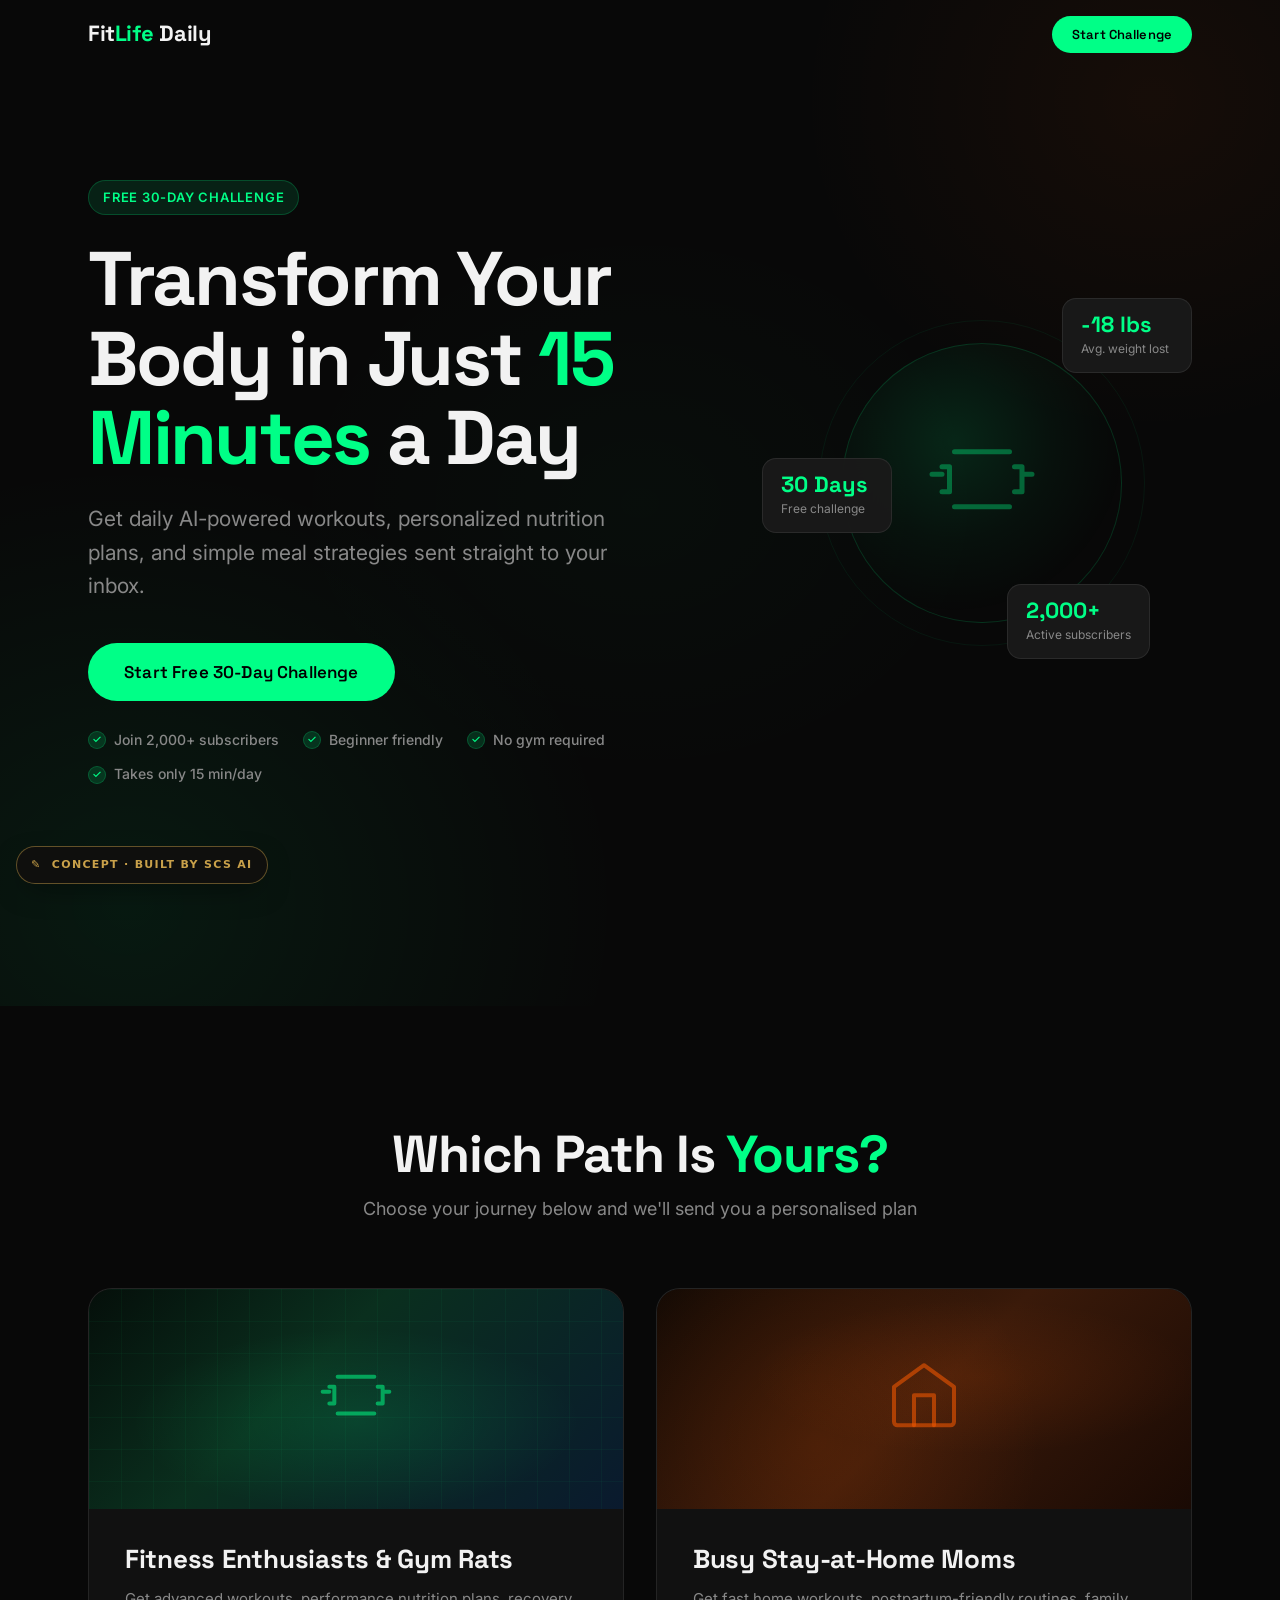
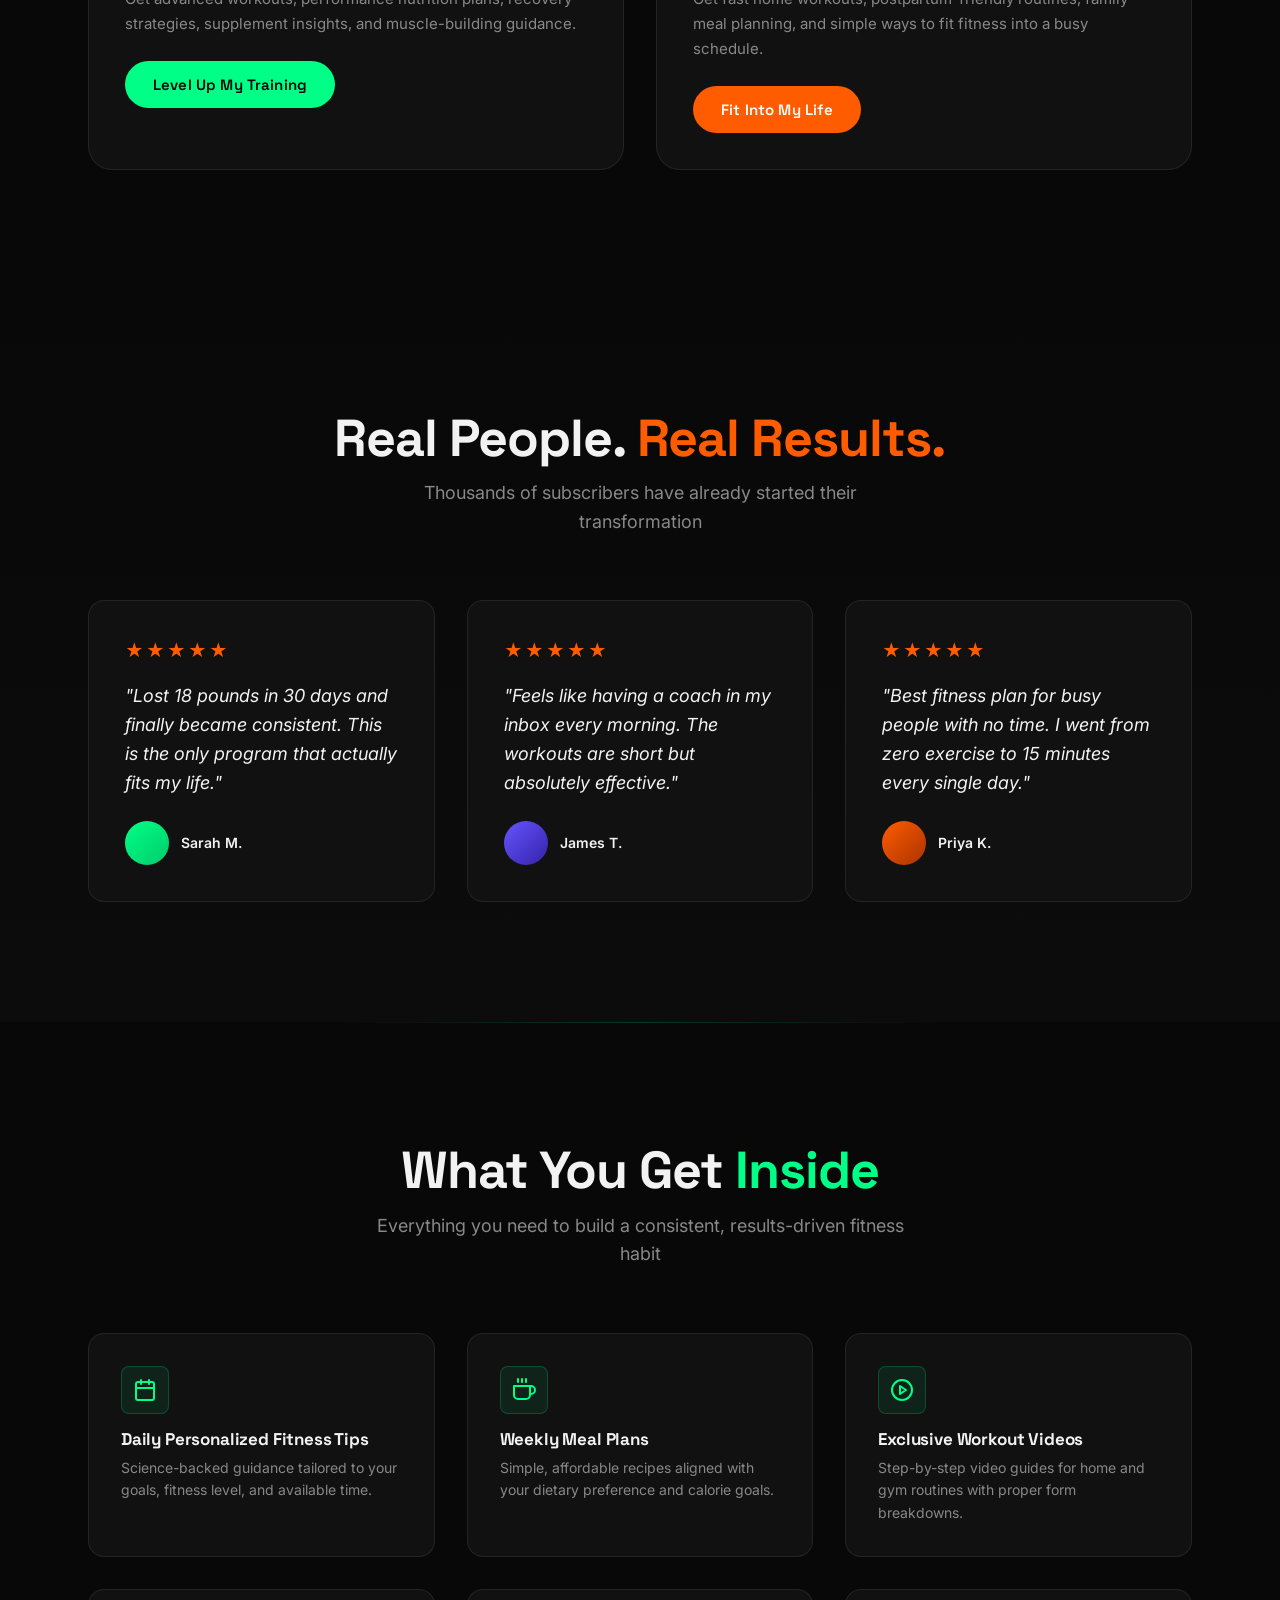
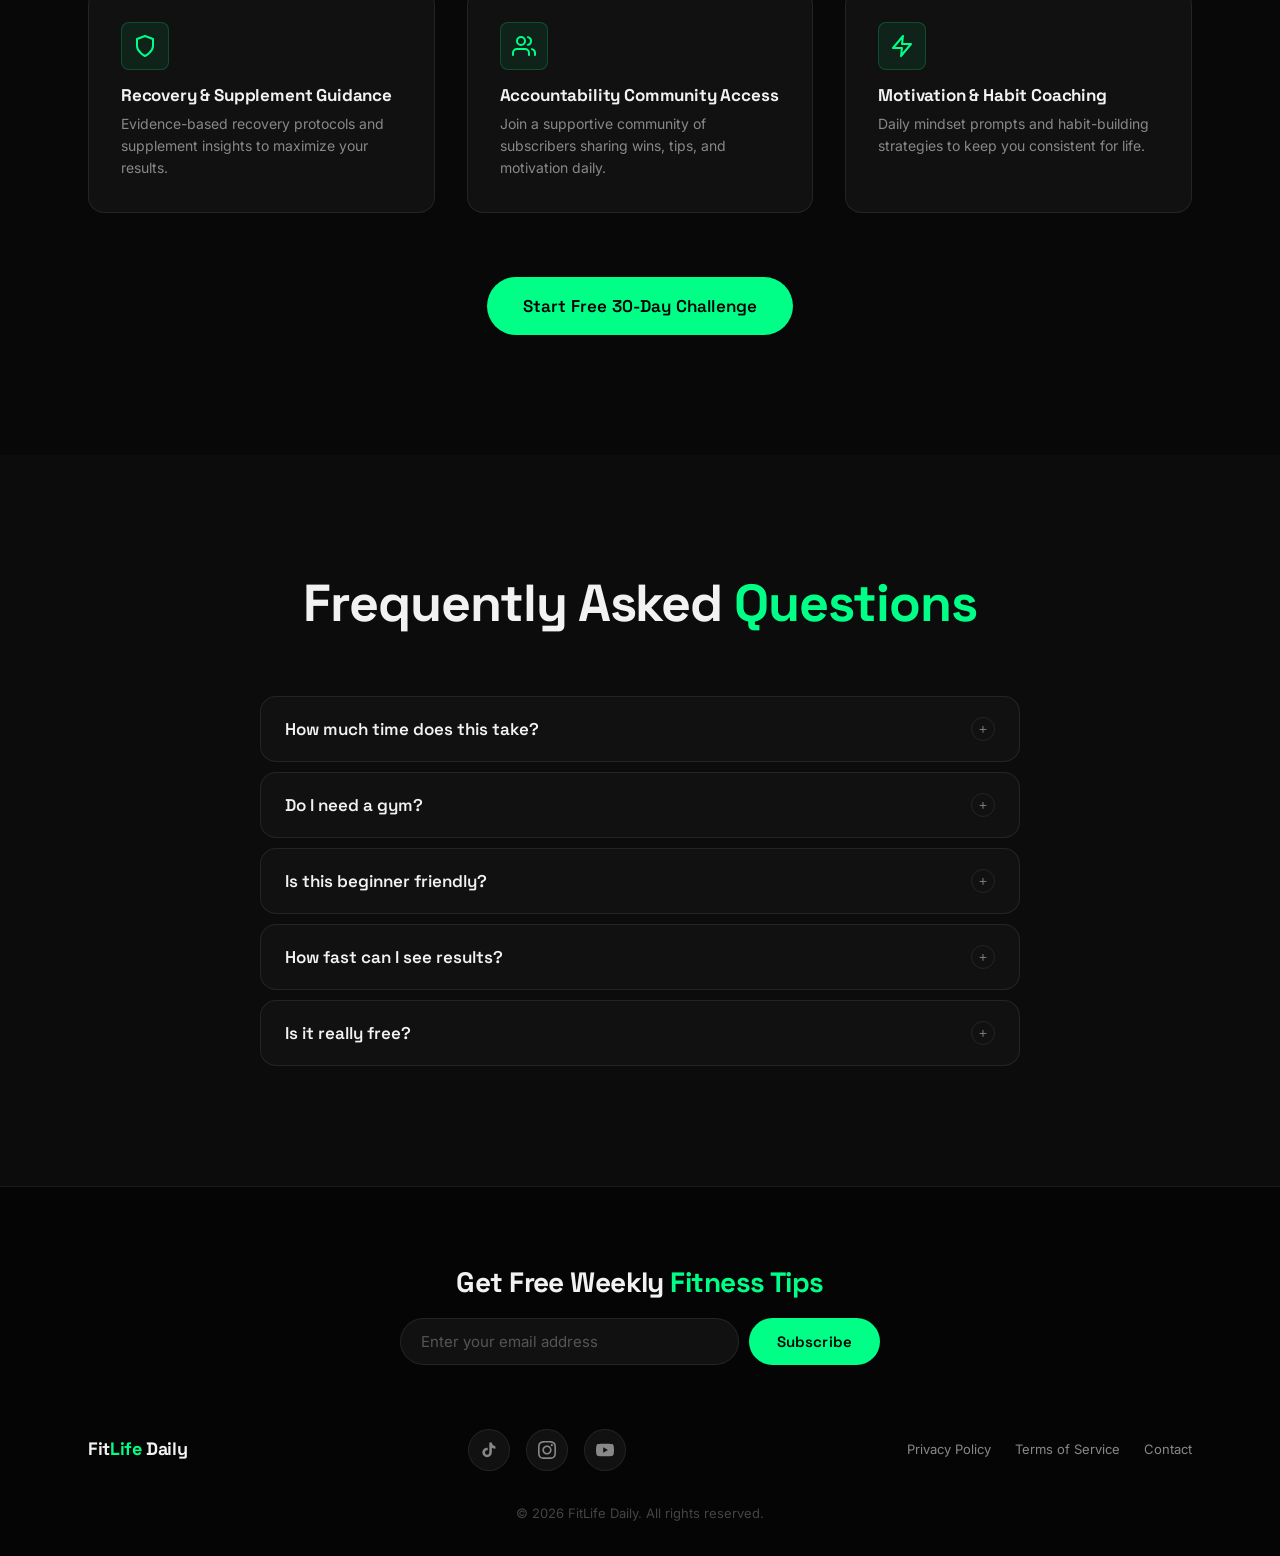
==== commit 978dca4b: "Portfolio: split live client work vs concepts; scale for more - Per-card pills: "Live site" on real " ====
--- a/work/fitlife/index.html
+++ b/work/fitlife/index.html
@@ -19,6 +19,9 @@
   <!-- ============================================================
        NAVBAR
        ============================================================ -->
+  <!-- Concept marker: this is a design concept by SCS AI, not a live business -->
+  <a href="../../index.html#work" aria-label="A concept by SCS AI — back to studio" style="position:fixed;left:16px;bottom:16px;z-index:99999;display:inline-flex;align-items:center;gap:8px;background:rgba(17,16,14,.92);-webkit-backdrop-filter:blur(8px);backdrop-filter:blur(8px);border:1px solid rgba(201,161,74,.45);color:#c9a14a;font-family:system-ui,-apple-system,sans-serif;font-size:11px;letter-spacing:.12em;text-transform:uppercase;font-weight:600;padding:9px 14px;border-radius:100px;text-decoration:none;box-shadow:0 10px 30px -10px rgba(0,0,0,.6)">✎&nbsp; Concept · built by SCS AI</a>
+
   <nav id="navbar">
     <div class="nav-inner">
       <div class="nav-logo">Fit<span>Life</span> Daily</div>
